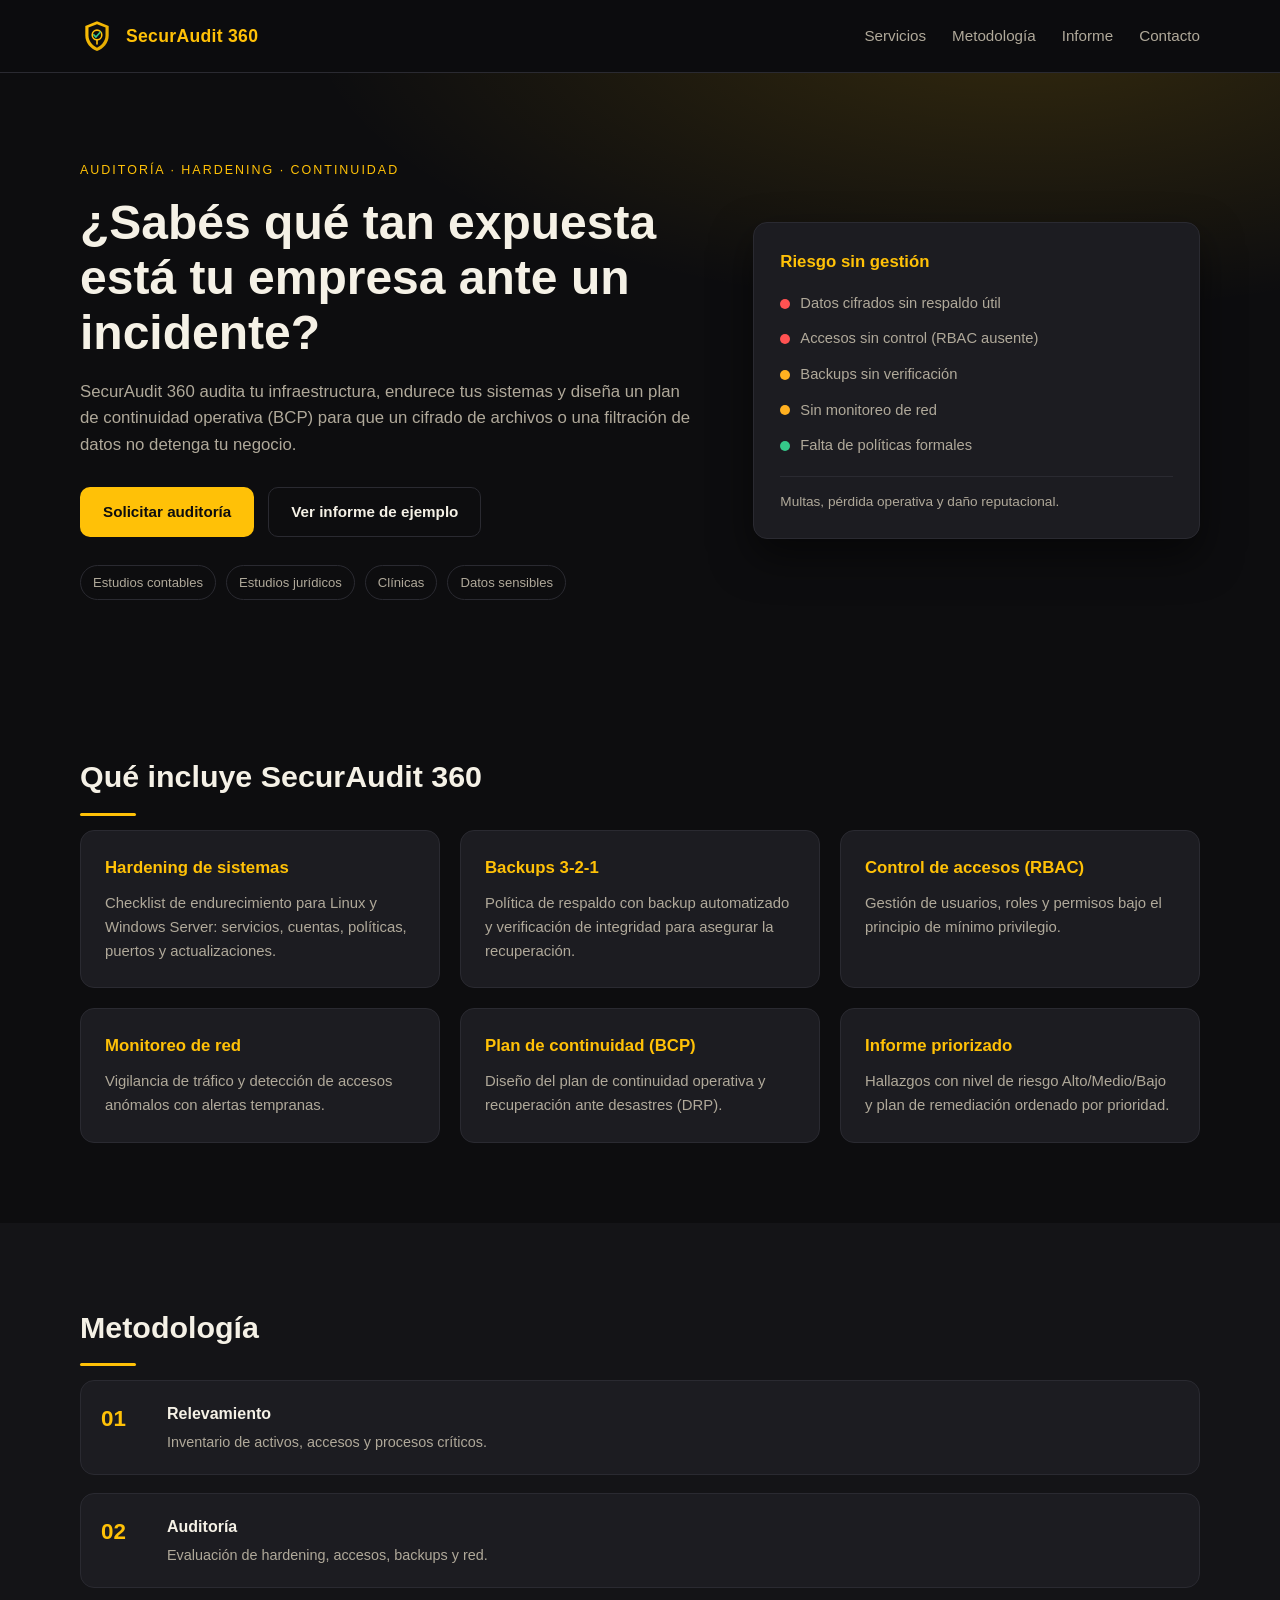
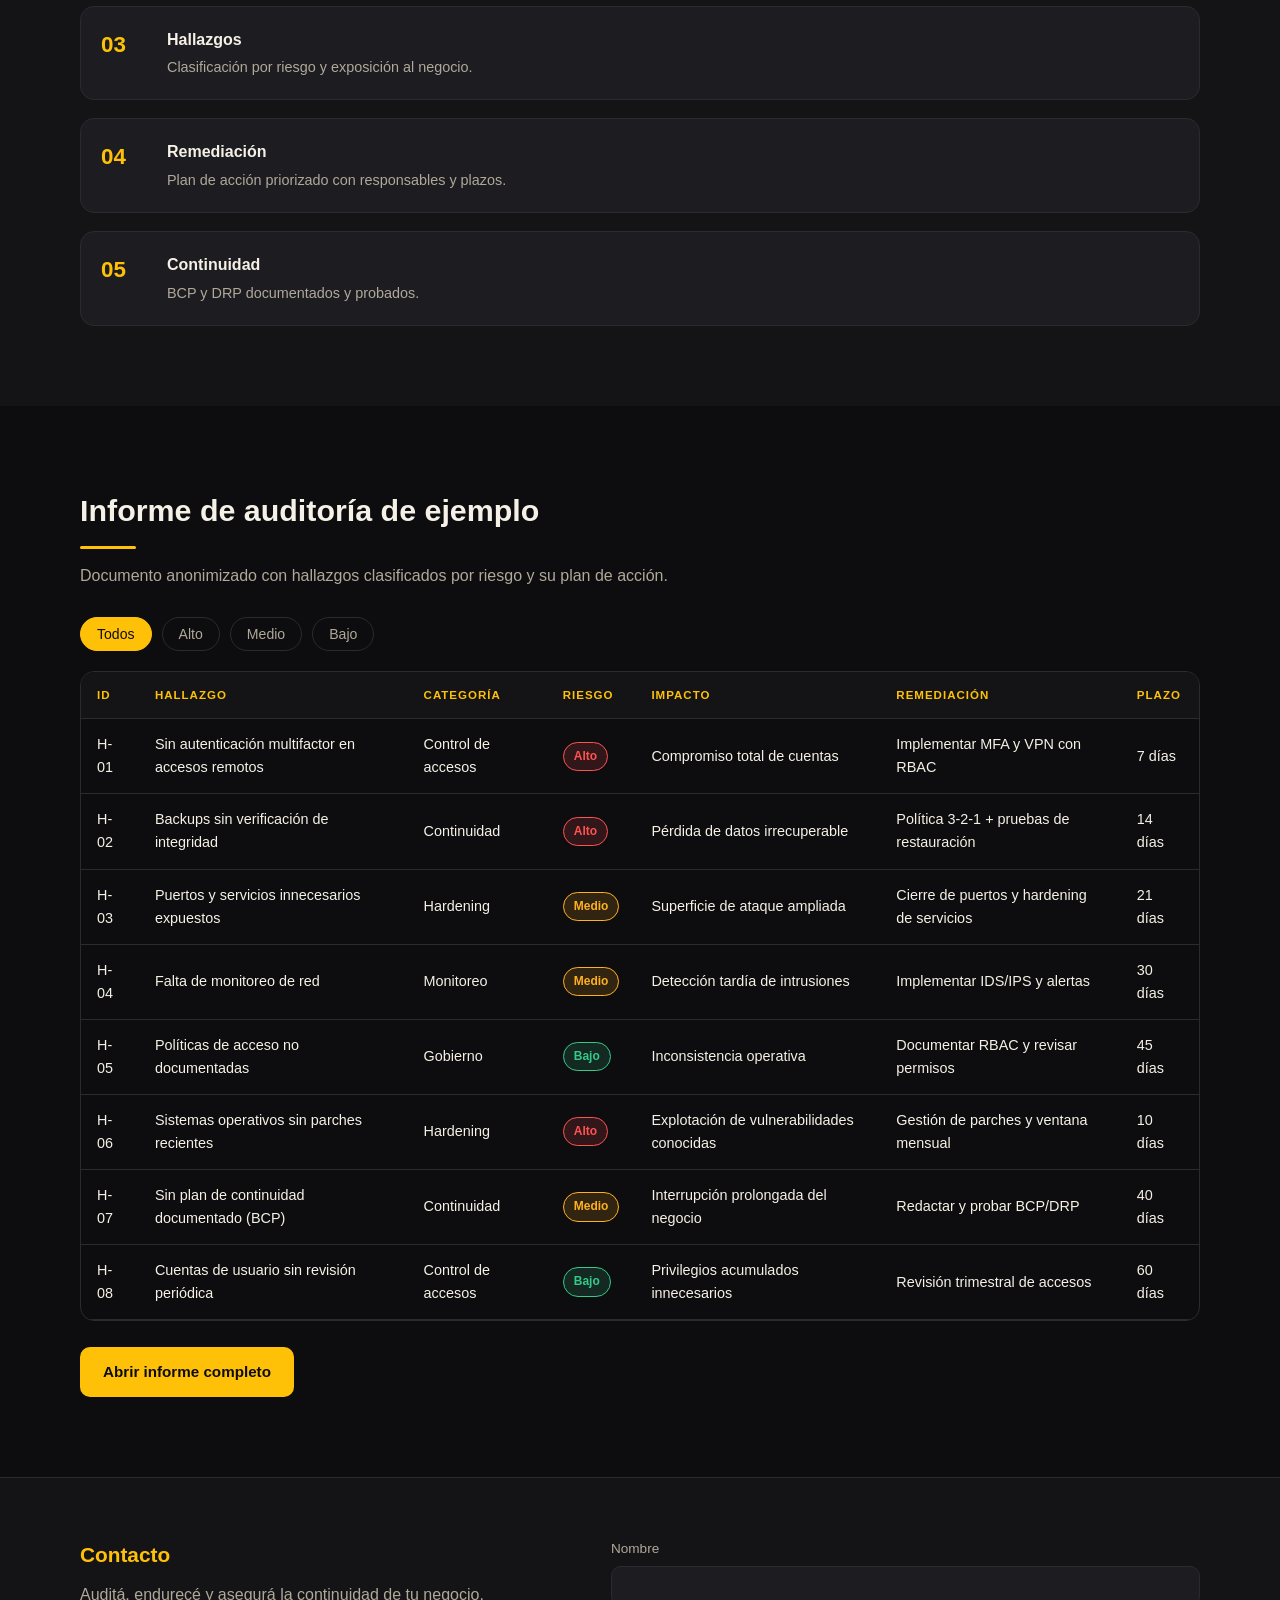
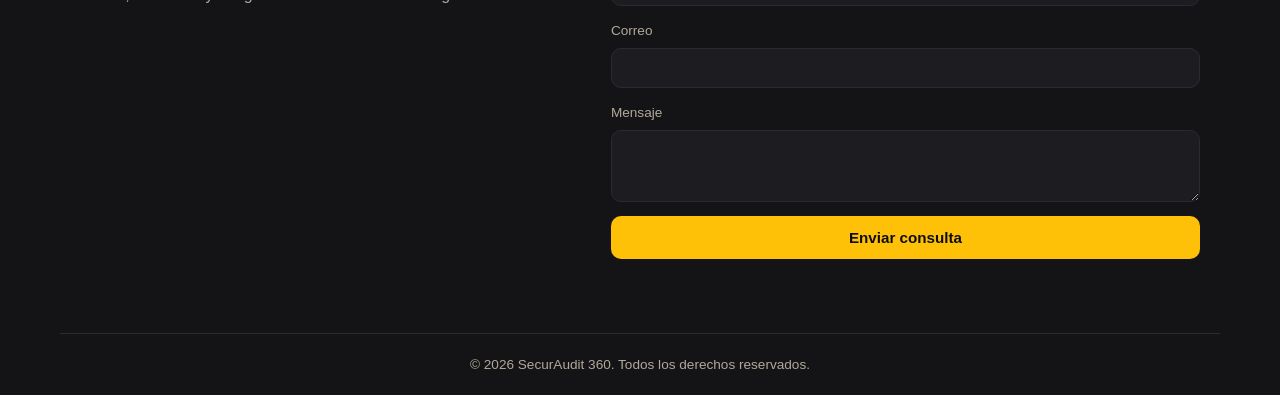
==== index.html @ d2e61ef9 "Add files via upload" ====
<!DOCTYPE html>
<html lang="es">
<head>
<meta charset="UTF-8">
<meta name="viewport" content="width=device-width, initial-scale=1.0">
<meta name="description" content="SecurAudit 360 - Marco de Auditoría de Seguridad, Hardening y Plan de Continuidad Operativa (BCP)">
<meta name="author" content="SecurAudit 360">
<title>SecurAudit 360 | Auditoría de Seguridad y Continuidad de Negocio</title>
<link rel="icon" href="assets/favicon.svg" type="image/svg+xml">
<link rel="stylesheet" href="styles.css">
</head>
<body>
<header class="site-header">
  <div class="container header-inner">
    <a href="#inicio" class="brand">
      <img src="assets/favicon.svg" alt="SecurAudit 360" class="brand-logo">
      <span class="brand-name">SecurAudit 360</span>
    </a>
    <button class="nav-toggle" aria-label="Abrir menú" aria-expanded="false">
      <span></span><span></span><span></span>
    </button>
    <nav class="site-nav" aria-label="Navegación principal">
      <ul>
        <li><a href="#servicios">Servicios</a></li>
        <li><a href="#metodologia">Metodología</a></li>
        <li><a href="#informe">Informe</a></li>
        <li><a href="#contacto">Contacto</a></li>
      </ul>
    </nav>
  </div>
</header>

<main>
  <section id="inicio" class="hero">
    <div class="container hero-inner">
      <div class="hero-text">
        <p class="eyebrow">Auditoría · Hardening · Continuidad</p>
        <h1>¿Sabés qué tan expuesta está tu empresa ante un incidente?</h1>
        <p class="hero-sub">
          SecurAudit 360 audita tu infraestructura, endurece tus sistemas y diseña un plan de
          continuidad operativa (BCP) para que un cifrado de archivos o una filtración de datos
          no detenga tu negocio.
        </p>
        <div class="hero-actions">
          <a href="#contacto" class="btn btn-primary">Solicitar auditoría</a>
          <a href="#informe" class="btn btn-ghost">Ver informe de ejemplo</a>
        </div>
        <ul class="hero-tags">
          <li>Estudios contables</li>
          <li>Estudios jurídicos</li>
          <li>Clínicas</li>
          <li>Datos sensibles</li>
        </ul>
      </div>
      <aside class="hero-card">
        <h2>Riesgo sin gestión</h2>
        <ul class="risk-list">
          <li><span class="risk-dot high"></span> Datos cifrados sin respaldo útil</li>
          <li><span class="risk-dot high"></span> Accesos sin control (RBAC ausente)</li>
          <li><span class="risk-dot med"></span> Backups sin verificación</li>
          <li><span class="risk-dot med"></span> Sin monitoreo de red</li>
          <li><span class="risk-dot low"></span> Falta de políticas formales</li>
        </ul>
        <p class="hero-card-foot">Multas, pérdida operativa y daño reputacional.</p>
      </aside>
    </div>
  </section>

  <section id="servicios" class="section">
    <div class="container">
      <h2 class="section-title">Qué incluye SecurAudit 360</h2>
      <div class="grid grid-3">
        <article class="card">
          <h3>Hardening de sistemas</h3>
          <p>Checklist de endurecimiento para Linux y Windows Server: servicios, cuentas, políticas, puertos y actualizaciones.</p>
        </article>
        <article class="card">
          <h3>Backups 3-2-1</h3>
          <p>Política de respaldo con backup automatizado y verificación de integridad para asegurar la recuperación.</p>
        </article>
        <article class="card">
          <h3>Control de accesos (RBAC)</h3>
          <p>Gestión de usuarios, roles y permisos bajo el principio de mínimo privilegio.</p>
        </article>
        <article class="card">
          <h3>Monitoreo de red</h3>
          <p>Vigilancia de tráfico y detección de accesos anómalos con alertas tempranas.</p>
        </article>
        <article class="card">
          <h3>Plan de continuidad (BCP)</h3>
          <p>Diseño del plan de continuidad operativa y recuperación ante desastres (DRP).</p>
        </article>
        <article class="card">
          <h3>Informe priorizado</h3>
          <p>Hallazgos con nivel de riesgo Alto/Medio/Bajo y plan de remediación ordenado por prioridad.</p>
        </article>
      </div>
    </div>
  </section>

  <section id="metodologia" class="section section-alt">
    <div class="container">
      <h2 class="section-title">Metodología</h2>
      <ol class="timeline">
        <li>
          <span class="step">01</span>
          <div><h3>Relevamiento</h3><p>Inventario de activos, accesos y procesos críticos.</p></div>
        </li>
        <li>
          <span class="step">02</span>
          <div><h3>Auditoría</h3><p>Evaluación de hardening, accesos, backups y red.</p></div>
        </li>
        <li>
          <span class="step">03</span>
          <div><h3>Hallazgos</h3><p>Clasificación por riesgo y exposición al negocio.</p></div>
        </li>
        <li>
          <span class="step">04</span>
          <div><h3>Remediación</h3><p>Plan de acción priorizado con responsables y plazos.</p></div>
        </li>
        <li>
          <span class="step">05</span>
          <div><h3>Continuidad</h3><p>BCP y DRP documentados y probados.</p></div>
        </li>
      </ol>
    </div>
  </section>

  <section id="informe" class="section">
    <div class="container">
      <h2 class="section-title">Informe de auditoría de ejemplo</h2>
      <p class="section-intro">
        Documento anonimizado con hallazgos clasificados por riesgo y su plan de acción.
      </p>
      <div class="filters" role="group" aria-label="Filtrar hallazgos por riesgo">
        <button class="filter-btn active" data-filter="all">Todos</button>
        <button class="filter-btn" data-filter="alto">Alto</button>
        <button class="filter-btn" data-filter="medio">Medio</button>
        <button class="filter-btn" data-filter="bajo">Bajo</button>
      </div>
      <div class="table-wrap">
        <table class="findings-table">
          <thead>
            <tr>
              <th>ID</th>
              <th>Hallazgo</th>
              <th>Categoría</th>
              <th>Riesgo</th>
              <th>Impacto</th>
              <th>Remediación</th>
              <th>Plazo</th>
            </tr>
          </thead>
          <tbody id="findings-body"></tbody>
        </table>
      </div>
      <div class="report-actions">
        <a href="docs/informe.html" class="btn btn-primary">Abrir informe completo</a>
      </div>
    </div>
  </section>
</main>

<footer id="contacto" class="site-footer">
  <div class="container footer-inner">
    <div>
      <h2>Contacto</h2>
      <p>Auditá, endurecé y asegurá la continuidad de tu negocio.</p>
    </div>
    <form class="contact-form" id="contact-form" novalidate>
      <div class="field">
        <label for="nombre">Nombre</label>
        <input id="nombre" name="nombre" type="text" required>
      </div>
      <div class="field">
        <label for="email">Correo</label>
        <input id="email" name="email" type="email" required>
      </div>
      <div class="field">
        <label for="mensaje">Mensaje</label>
        <textarea id="mensaje" name="mensaje" rows="3" required></textarea>
      </div>
      <button type="submit" class="btn btn-primary">Enviar consulta</button>
      <p class="form-status" id="form-status" role="status"></p>
    </form>
  </div>
  <div class="container footer-bottom">
    <p>&copy; <span id="year"></span> SecurAudit 360. Todos los derechos reservados.</p>
  </div>
</footer>

<script src="script.js"></script>
</body>
</html>
---- styles.css ----
:root {
  --bg: #0d0d0f;
  --bg-alt: #141417;
  --surface: #1c1c21;
  --border: #2a2a31;
  --text: #f5f1e6;
  --text-dim: #b0a99a;
  --primary: #ffc107;
  --primary-dark: #e0a800;
  --high: #ff5252;
  --med: #ffb020;
  --low: #35c98a;
  --radius: 14px;
  --shadow: 0 18px 40px rgba(0, 0, 0, 0.5);
  --font: -apple-system, BlinkMacSystemFont, "Segoe UI", Roboto, Helvetica, Arial, sans-serif;
}

* { box-sizing: border-box; margin: 0; padding: 0; }

html { scroll-behavior: smooth; }

body {
  font-family: var(--font);
  background: var(--bg);
  color: var(--text);
  line-height: 1.6;
  -webkit-font-smoothing: antialiased;
}

img { max-width: 100%; display: block; }

a { color: inherit; text-decoration: none; }

.container { width: 100%; max-width: 1160px; margin: 0 auto; padding: 0 20px; }

.site-header {
  position: sticky;
  top: 0;
  z-index: 50;
  background: rgba(13, 13, 15, 0.85);
  backdrop-filter: blur(10px);
  border-bottom: 1px solid var(--border);
}

.header-inner { display: flex; align-items: center; justify-content: space-between; height: 72px; }

.brand { display: flex; align-items: center; gap: 12px; font-weight: 700; }
.brand-logo { width: 34px; height: 34px; }
.brand-name { font-size: 1.1rem; letter-spacing: 0.3px; color: var(--primary); }

.site-nav ul { display: flex; gap: 26px; list-style: none; }
.site-nav a { color: var(--text-dim); font-size: 0.95rem; transition: color 0.2s; }
.site-nav a:hover { color: var(--primary); }

.nav-toggle { display: none; flex-direction: column; gap: 5px; background: none; border: 0; cursor: pointer; }
.nav-toggle span { width: 24px; height: 2px; background: var(--primary); }

.hero { padding: 88px 0 72px; background: radial-gradient(1200px 500px at 80% -10%, rgba(255, 193, 7, 0.16), transparent 60%); }

.hero-inner { display: grid; grid-template-columns: 1.4fr 1fr; gap: 48px; align-items: center; }

.eyebrow { color: var(--primary); text-transform: uppercase; letter-spacing: 2px; font-size: 0.78rem; margin-bottom: 14px; }

.hero h1 { font-size: clamp(2rem, 4vw, 3rem); line-height: 1.15; margin-bottom: 18px; }

.hero-sub { color: var(--text-dim); font-size: 1.05rem; max-width: 620px; margin-bottom: 28px; }

.hero-actions { display: flex; gap: 14px; flex-wrap: wrap; margin-bottom: 28px; }

.btn { display: inline-block; padding: 12px 22px; border-radius: 10px; font-weight: 600; font-size: 0.95rem; cursor: pointer; border: 1px solid transparent; transition: all 0.2s; }
.btn-primary { background: var(--primary); color: #0d0d0f; }
.btn-primary:hover { background: var(--primary-dark); }
.btn-ghost { border-color: var(--border); color: var(--text); }
.btn-ghost:hover { border-color: var(--primary); color: var(--primary); }

.hero-tags { display: flex; gap: 10px; flex-wrap: wrap; list-style: none; }
.hero-tags li { font-size: 0.82rem; color: var(--text-dim); border: 1px solid var(--border); padding: 6px 12px; border-radius: 999px; }

.hero-card { background: var(--surface); border: 1px solid var(--border); border-radius: var(--radius); padding: 26px; box-shadow: var(--shadow); }
.hero-card h2 { font-size: 1.05rem; margin-bottom: 16px; color: var(--primary); }
.risk-list { list-style: none; display: grid; gap: 12px; }
.risk-list li { display: flex; align-items: center; gap: 10px; font-size: 0.92rem; color: var(--text-dim); }
.risk-dot { width: 10px; height: 10px; border-radius: 50%; flex: none; }
.risk-dot.high { background: var(--high); }
.risk-dot.med { background: var(--med); }
.risk-dot.low { background: var(--low); }
.hero-card-foot { margin-top: 18px; font-size: 0.85rem; color: var(--text-dim); border-top: 1px solid var(--border); padding-top: 14px; }

.section { padding: 80px 0; }
.section-alt { background: var(--bg-alt); }
.section-title { font-size: 1.9rem; margin-bottom: 14px; }
.section-title::after { content: ""; display: block; width: 56px; height: 3px; background: var(--primary); margin-top: 12px; border-radius: 2px; }
.section-intro { color: var(--text-dim); margin-bottom: 28px; }

.grid { display: grid; gap: 20px; }
.grid-3 { grid-template-columns: repeat(3, 1fr); }

.card { background: var(--surface); border: 1px solid var(--border); border-radius: var(--radius); padding: 24px; transition: transform 0.2s, border-color 0.2s; }
.card:hover { transform: translateY(-4px); border-color: var(--primary); }
.card h3 { margin-bottom: 10px; font-size: 1.05rem; color: var(--primary); }
.card p { color: var(--text-dim); font-size: 0.93rem; }

.timeline { list-style: none; display: grid; gap: 18px; counter-reset: step; }
.timeline li { display: flex; gap: 20px; align-items: flex-start; background: var(--surface); border: 1px solid var(--border); border-radius: var(--radius); padding: 20px; }
.step { font-size: 1.4rem; font-weight: 700; color: var(--primary); min-width: 46px; }
.timeline h3 { font-size: 1rem; margin-bottom: 4px; }
.timeline p { color: var(--text-dim); font-size: 0.9rem; }

.filters { display: flex; gap: 10px; margin-bottom: 20px; flex-wrap: wrap; }
.filter-btn { background: transparent; border: 1px solid var(--border); color: var(--text-dim); padding: 8px 16px; border-radius: 999px; cursor: pointer; font-size: 0.88rem; transition: all 0.2s; }
.filter-btn:hover { color: var(--primary); border-color: var(--primary); }
.filter-btn.active { background: var(--primary); color: #0d0d0f; border-color: var(--primary); }

.table-wrap { overflow-x: auto; border: 1px solid var(--border); border-radius: var(--radius); }
.findings-table { width: 100%; border-collapse: collapse; min-width: 860px; }
.findings-table th, .findings-table td { padding: 14px 16px; text-align: left; font-size: 0.9rem; border-bottom: 1px solid var(--border); }
.findings-table th { background: var(--bg-alt); color: var(--primary); font-weight: 600; text-transform: uppercase; font-size: 0.72rem; letter-spacing: 1px; }
.findings-table tbody tr:hover { background: rgba(255, 193, 7, 0.06); }

.badge { display: inline-block; padding: 4px 10px; border-radius: 999px; font-size: 0.75rem; font-weight: 700; }
.badge.alto { background: rgba(255, 82, 82, 0.15); color: var(--high); border: 1px solid var(--high); }
.badge.medio { background: rgba(255, 176, 32, 0.15); color: var(--med); border: 1px solid var(--med); }
.badge.bajo { background: rgba(53, 201, 138, 0.15); color: var(--low); border: 1px solid var(--low); }

.report-actions { margin-top: 26px; }

.site-footer { background: var(--bg-alt); border-top: 1px solid var(--border); padding: 60px 0 0; }
.footer-inner { display: grid; grid-template-columns: 1fr 1.2fr; gap: 40px; padding-bottom: 40px; }
.footer-inner h2 { font-size: 1.3rem; margin-bottom: 10px; color: var(--primary); }
.footer-inner p { color: var(--text-dim); }

.contact-form { display: grid; gap: 14px; }
.field { display: grid; gap: 6px; }
.field label { font-size: 0.85rem; color: var(--text-dim); }
.field input, .field textarea { background: var(--surface); border: 1px solid var(--border); border-radius: 10px; padding: 11px 14px; color: var(--text); font-family: inherit; font-size: 0.92rem; }
.field input:focus, .field textarea:focus { outline: none; border-color: var(--primary); box-shadow: 0 0 0 3px rgba(255, 193, 7, 0.15); }
.form-status { font-size: 0.85rem; color: var(--low); min-height: 20px; }
.form-status.error { color: var(--high); }

.footer-bottom { border-top: 1px solid var(--border); padding: 20px 0; text-align: center; color: var(--text-dim); font-size: 0.85rem; }

@media (max-width: 900px) {
  .hero-inner { grid-template-columns: 1fr; }
  .grid-3 { grid-template-columns: 1fr 1fr; }
  .footer-inner { grid-template-columns: 1fr; }
}

@media (max-width: 640px) {
  .grid-3 { grid-template-columns: 1fr; }
  .site-nav { position: absolute; top: 72px; left: 0; right: 0; background: var(--bg); border-bottom: 1px solid var(--border); display: none; }
  .site-nav.open { display: block; }
  .site-nav ul { flex-direction: column; gap: 0; padding: 10px 20px 20px; }
  .site-nav li { border-bottom: 1px solid var(--border); }
  .site-nav a { display: block; padding: 14px 0; }
  .nav-toggle { display: flex; }
  .section { padding: 56px 0; }
}
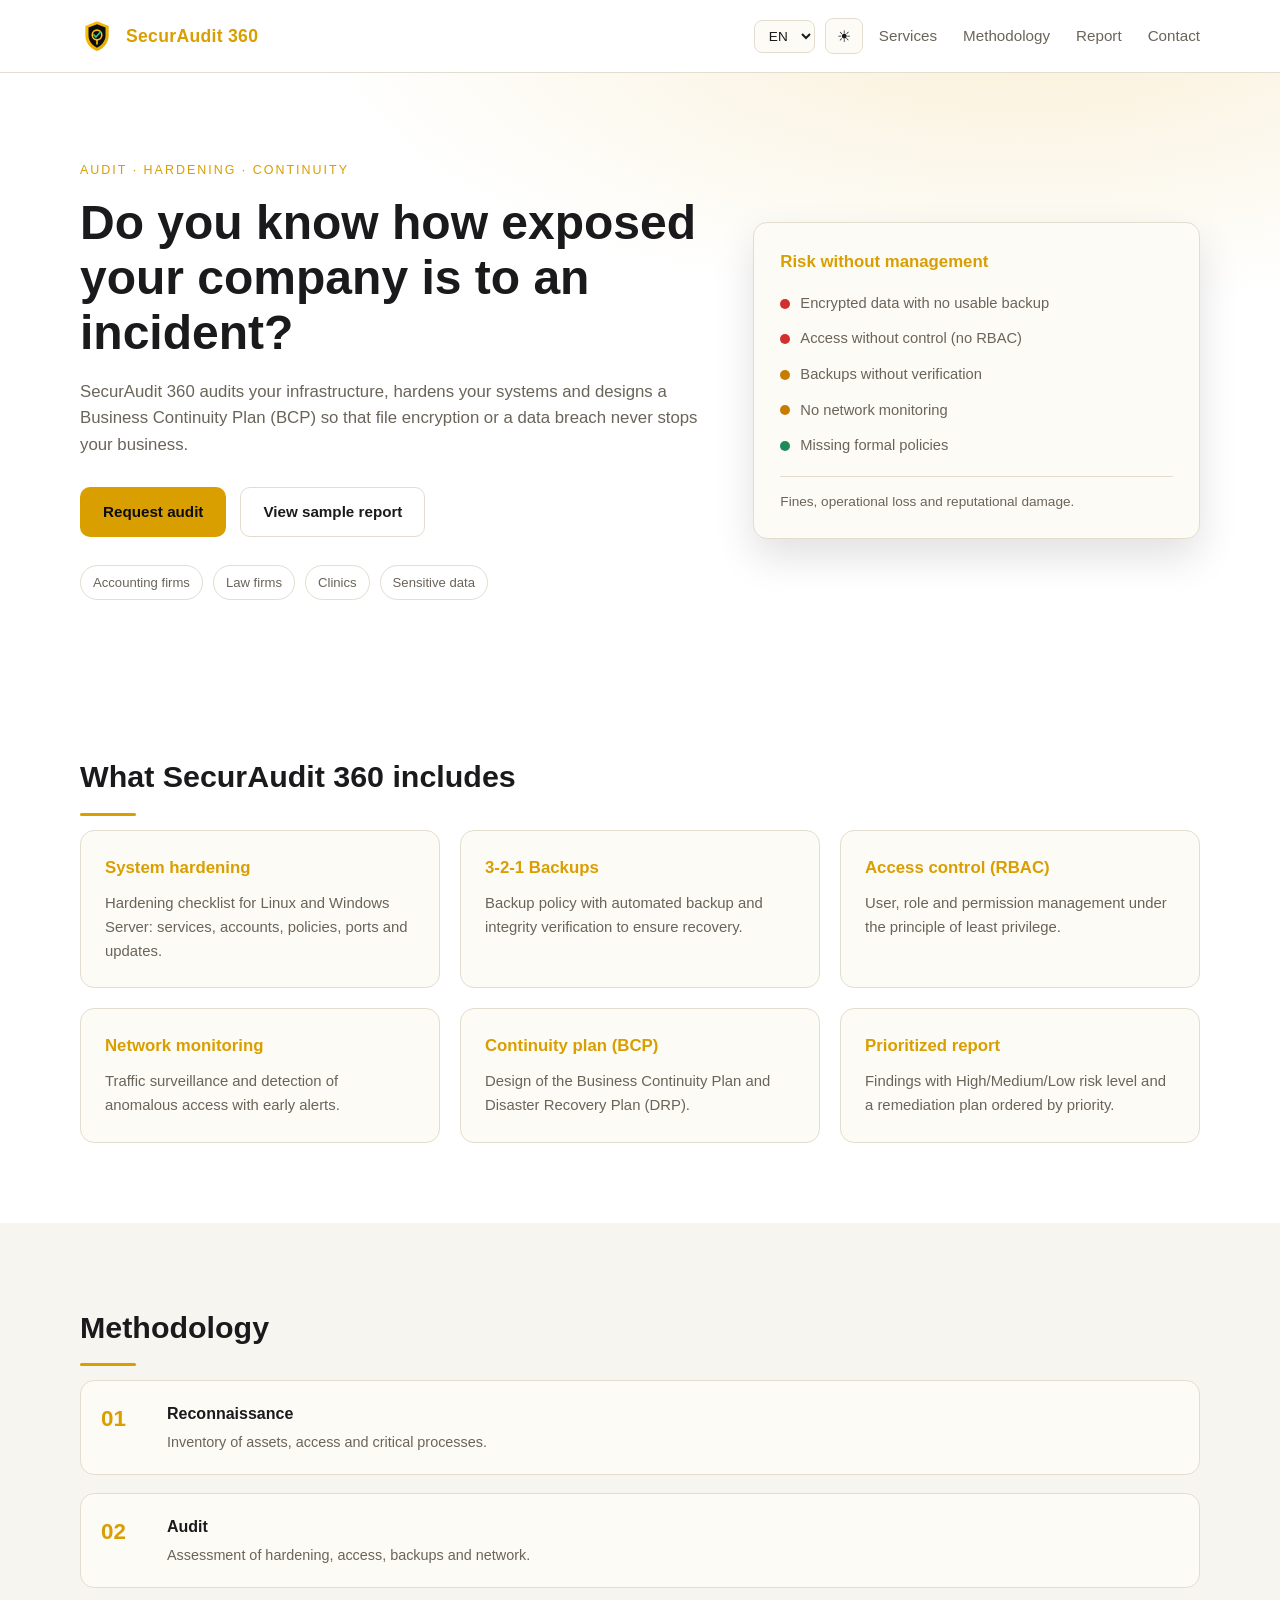
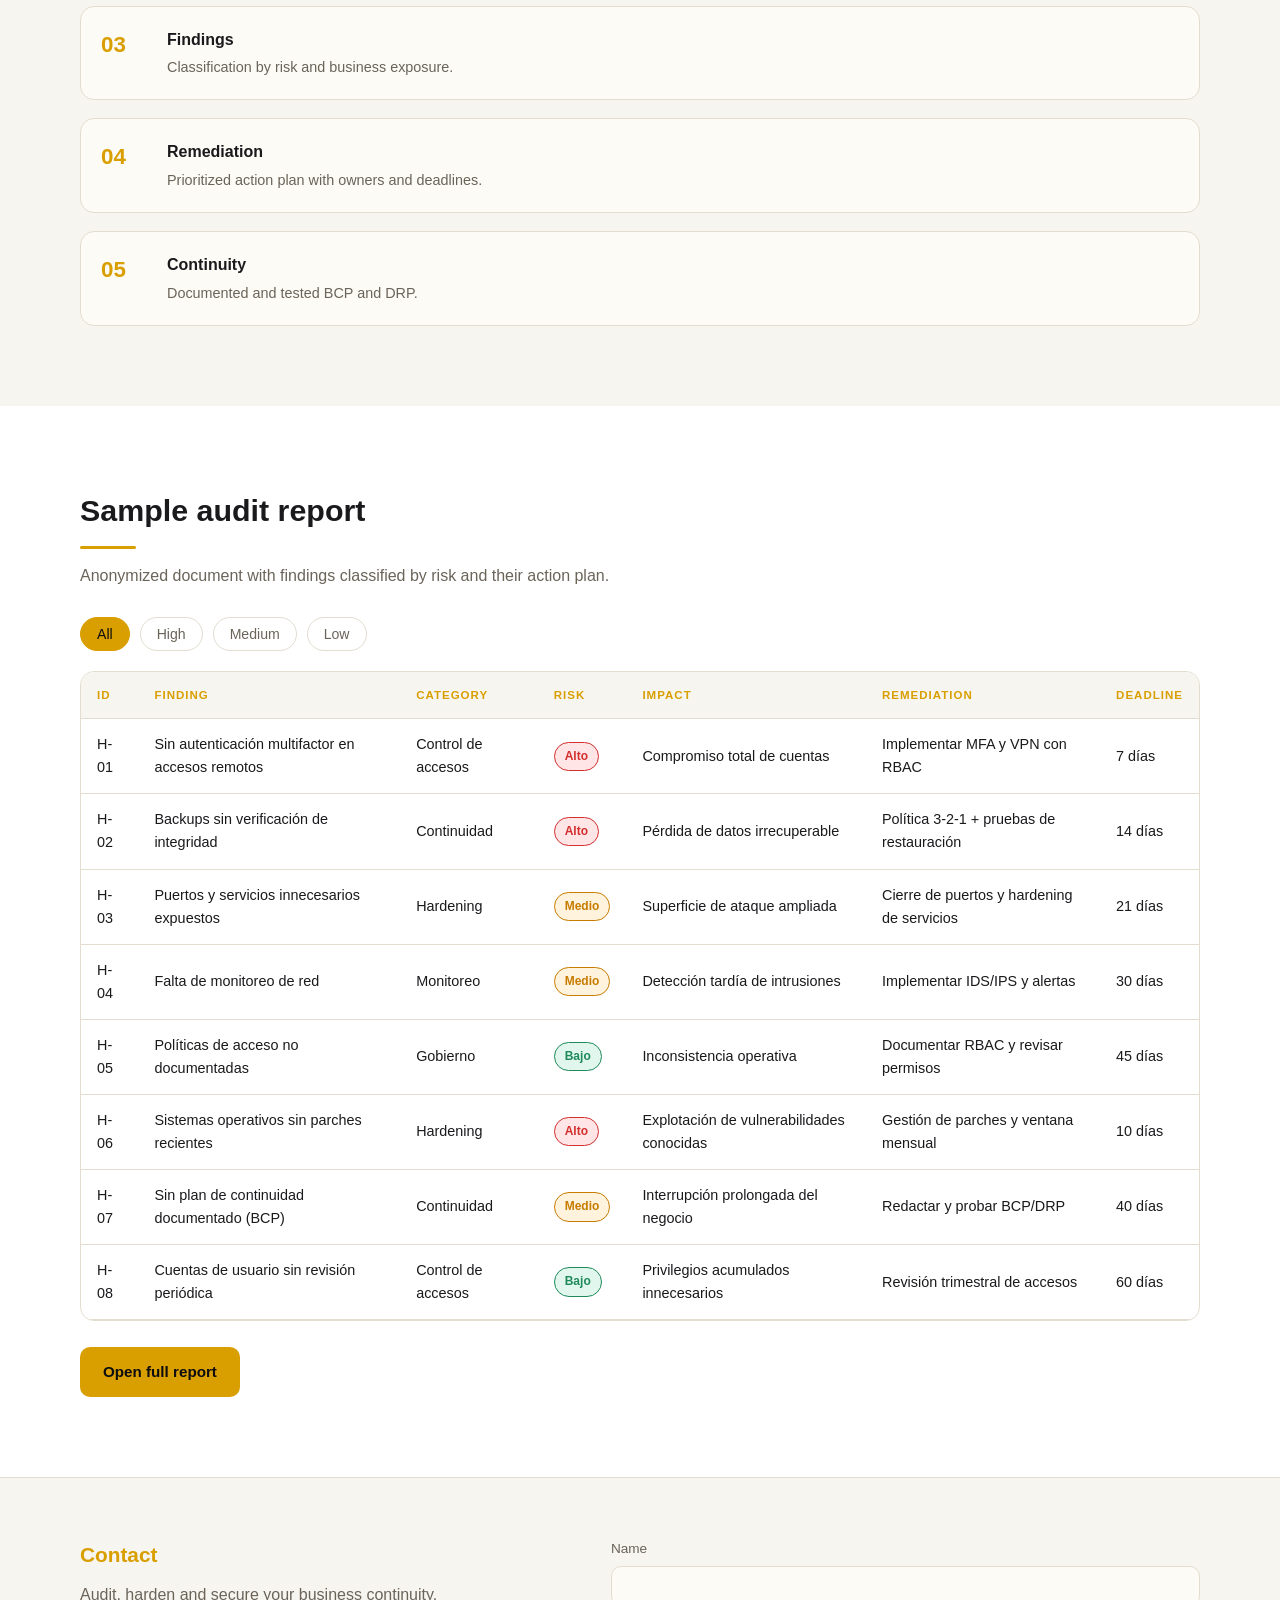
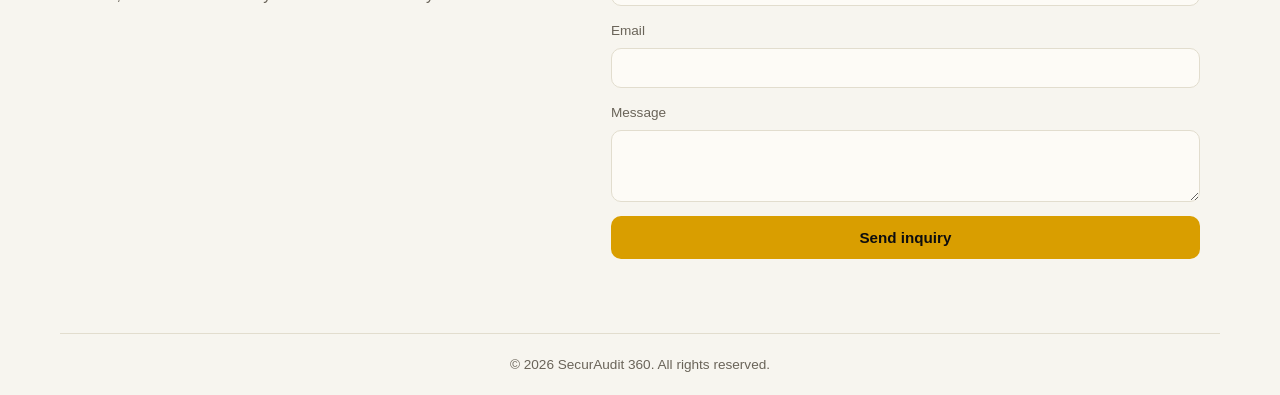
==== commit 87f58e5f: "Add i18n (EN/ES/PT), dark/light theme and fixes" ====
--- a/index.html
+++ b/index.html
@@ -1,12 +1,14 @@
 <!DOCTYPE html>
-<html lang="es">
+<html lang="en" data-theme="dark">
 <head>
 <meta charset="UTF-8">
 <meta name="viewport" content="width=device-width, initial-scale=1.0">
-<meta name="description" content="SecurAudit 360 - Marco de Auditoría de Seguridad, Hardening y Plan de Continuidad Operativa (BCP)">
+<meta name="description" content="SecurAudit 360 - Security Audit, Hardening and Business Continuity Framework (BCP)">
 <meta name="author" content="SecurAudit 360">
-<title>SecurAudit 360 | Auditoría de Seguridad y Continuidad de Negocio</title>
+<title>SecurAudit 360 | Security Audit & Business Continuity</title>
 <link rel="icon" href="assets/favicon.svg" type="image/svg+xml">
+<script src="theme.js"></script>
+<script src="i18n.js"></script>
 <link rel="stylesheet" href="styles.css">
 </head>
 <body>
@@ -16,15 +18,26 @@
       <img src="assets/favicon.svg" alt="SecurAudit 360" class="brand-logo">
       <span class="brand-name">SecurAudit 360</span>
     </a>
-    <button class="nav-toggle" aria-label="Abrir menú" aria-expanded="false">
+    <div class="header-controls">
+      <select id="lang-selector" class="control-select" aria-label="Language">
+        <option value="en">EN</option>
+        <option value="es">ES</option>
+        <option value="pt">PT</option>
+      </select>
+      <button id="theme-toggle" class="theme-toggle" aria-label="Toggle theme" type="button">
+        <span class="icon-sun">☀</span>
+        <span class="icon-moon">☾</span>
+      </button>
+    </div>
+    <button class="nav-toggle" aria-label="Open menu" aria-expanded="false">
       <span></span><span></span><span></span>
     </button>
-    <nav class="site-nav" aria-label="Navegación principal">
+    <nav class="site-nav" aria-label="Main navigation">
       <ul>
-        <li><a href="#servicios">Servicios</a></li>
-        <li><a href="#metodologia">Metodología</a></li>
-        <li><a href="#informe">Informe</a></li>
-        <li><a href="#contacto">Contacto</a></li>
+        <li><a href="#servicios" data-i18n="nav_services">Services</a></li>
+        <li><a href="#metodologia" data-i18n="nav_methodology">Methodology</a></li>
+        <li><a href="#informe" data-i18n="nav_report">Report</a></li>
+        <li><a href="#contacto" data-i18n="nav_contact">Contact</a></li>
       </ul>
     </nav>
   </div>
@@ -34,65 +47,61 @@
   <section id="inicio" class="hero">
     <div class="container hero-inner">
       <div class="hero-text">
-        <p class="eyebrow">Auditoría · Hardening · Continuidad</p>
-        <h1>¿Sabés qué tan expuesta está tu empresa ante un incidente?</h1>
-        <p class="hero-sub">
-          SecurAudit 360 audita tu infraestructura, endurece tus sistemas y diseña un plan de
-          continuidad operativa (BCP) para que un cifrado de archivos o una filtración de datos
-          no detenga tu negocio.
-        </p>
+        <p class="eyebrow" data-i18n="eyebrow">Audit · Hardening · Continuity</p>
+        <h1 data-i18n="hero_title">Do you know how exposed your company is to an incident?</h1>
+        <p class="hero-sub" data-i18n="hero_sub">SecurAudit 360 audits your infrastructure, hardens your systems and designs a Business Continuity Plan (BCP) so that file encryption or a data breach never stops your business.</p>
         <div class="hero-actions">
-          <a href="#contacto" class="btn btn-primary">Solicitar auditoría</a>
-          <a href="#informe" class="btn btn-ghost">Ver informe de ejemplo</a>
+          <a href="#contacto" class="btn btn-primary" data-i18n="btn_request">Request audit</a>
+          <a href="#informe" class="btn btn-ghost" data-i18n="btn_view_report">View sample report</a>
         </div>
         <ul class="hero-tags">
-          <li>Estudios contables</li>
-          <li>Estudios jurídicos</li>
-          <li>Clínicas</li>
-          <li>Datos sensibles</li>
+          <li data-i18n="tag_1">Accounting firms</li>
+          <li data-i18n="tag_2">Law firms</li>
+          <li data-i18n="tag_3">Clinics</li>
+          <li data-i18n="tag_4">Sensitive data</li>
         </ul>
       </div>
       <aside class="hero-card">
-        <h2>Riesgo sin gestión</h2>
+        <h2 data-i18n="risk_title">Risk without management</h2>
         <ul class="risk-list">
-          <li><span class="risk-dot high"></span> Datos cifrados sin respaldo útil</li>
-          <li><span class="risk-dot high"></span> Accesos sin control (RBAC ausente)</li>
-          <li><span class="risk-dot med"></span> Backups sin verificación</li>
-          <li><span class="risk-dot med"></span> Sin monitoreo de red</li>
-          <li><span class="risk-dot low"></span> Falta de políticas formales</li>
+          <li><span class="risk-dot high"></span> <span data-i18n="risk_1">Encrypted data with no usable backup</span></li>
+          <li><span class="risk-dot high"></span> <span data-i18n="risk_2">Access without control (no RBAC)</span></li>
+          <li><span class="risk-dot med"></span> <span data-i18n="risk_3">Backups without verification</span></li>
+          <li><span class="risk-dot med"></span> <span data-i18n="risk_4">No network monitoring</span></li>
+          <li><span class="risk-dot low"></span> <span data-i18n="risk_5">Missing formal policies</span></li>
         </ul>
-        <p class="hero-card-foot">Multas, pérdida operativa y daño reputacional.</p>
+        <p class="hero-card-foot" data-i18n="risk_foot">Fines, operational loss and reputational damage.</p>
       </aside>
     </div>
   </section>
 
   <section id="servicios" class="section">
     <div class="container">
-      <h2 class="section-title">Qué incluye SecurAudit 360</h2>
+      <h2 class="section-title" data-i18n="services_title">What SecurAudit 360 includes</h2>
       <div class="grid grid-3">
         <article class="card">
-          <h3>Hardening de sistemas</h3>
-          <p>Checklist de endurecimiento para Linux y Windows Server: servicios, cuentas, políticas, puertos y actualizaciones.</p>
-        </article>
-        <article class="card">
-          <h3>Backups 3-2-1</h3>
-          <p>Política de respaldo con backup automatizado y verificación de integridad para asegurar la recuperación.</p>
-        </article>
-        <article class="card">
-          <h3>Control de accesos (RBAC)</h3>
-          <p>Gestión de usuarios, roles y permisos bajo el principio de mínimo privilegio.</p>
-        </article>
-        <article class="card">
-          <h3>Monitoreo de red</h3>
-          <p>Vigilancia de tráfico y detección de accesos anómalos con alertas tempranas.</p>
-        </article>
-        <article class="card">
-          <h3>Plan de continuidad (BCP)</h3>
-          <p>Diseño del plan de continuidad operativa y recuperación ante desastres (DRP).</p>
-        </article>
-        <article class="card">
-          <h3>Informe priorizado</h3>
-          <p>Hallazgos con nivel de riesgo Alto/Medio/Bajo y plan de remediación ordenado por prioridad.</p>
+          <h3 data-i18n="s1_t">System hardening</h3>
+          <p data-i18n="s1_d">Hardening checklist for Linux and Windows Server: services, accounts, policies, ports and updates.</p>
+        </article>
+        <article class="card">
+          <h3 data-i18n="s2_t">3-2-1 Backups</h3>
+          <p data-i18n="s2_d">Backup policy with automated backup and integrity verification to ensure recovery.</p>
+        </article>
+        <article class="card">
+          <h3 data-i18n="s3_t">Access control (RBAC)</h3>
+          <p data-i18n="s3_d">User, role and permission management under the principle of least privilege.</p>
+        </article>
+        <article class="card">
+          <h3 data-i18n="s4_t">Network monitoring</h3>
+          <p data-i18n="s4_d">Traffic surveillance and detection of anomalous access with early alerts.</p>
+        </article>
+        <article class="card">
+          <h3 data-i18n="s5_t">Continuity plan (BCP)</h3>
+          <p data-i18n="s5_d">Design of the Business Continuity Plan and Disaster Recovery Plan (DRP).</p>
+        </article>
+        <article class="card">
+          <h3 data-i18n="s6_t">Prioritized report</h3>
+          <p data-i18n="s6_d">Findings with High/Medium/Low risk level and a remediation plan ordered by priority.</p>
         </article>
       </div>
     </div>
@@ -100,27 +109,27 @@
 
   <section id="metodologia" class="section section-alt">
     <div class="container">
-      <h2 class="section-title">Metodología</h2>
+      <h2 class="section-title" data-i18n="methodology_title">Methodology</h2>
       <ol class="timeline">
         <li>
           <span class="step">01</span>
-          <div><h3>Relevamiento</h3><p>Inventario de activos, accesos y procesos críticos.</p></div>
+          <div><h3 data-i18n="m1_t">Reconnaissance</h3><p data-i18n="m1_d">Inventory of assets, access and critical processes.</p></div>
         </li>
         <li>
           <span class="step">02</span>
-          <div><h3>Auditoría</h3><p>Evaluación de hardening, accesos, backups y red.</p></div>
+          <div><h3 data-i18n="m2_t">Audit</h3><p data-i18n="m2_d">Assessment of hardening, access, backups and network.</p></div>
         </li>
         <li>
           <span class="step">03</span>
-          <div><h3>Hallazgos</h3><p>Clasificación por riesgo y exposición al negocio.</p></div>
+          <div><h3 data-i18n="m3_t">Findings</h3><p data-i18n="m3_d">Classification by risk and business exposure.</p></div>
         </li>
         <li>
           <span class="step">04</span>
-          <div><h3>Remediación</h3><p>Plan de acción priorizado con responsables y plazos.</p></div>
+          <div><h3 data-i18n="m4_t">Remediation</h3><p data-i18n="m4_d">Prioritized action plan with owners and deadlines.</p></div>
         </li>
         <li>
           <span class="step">05</span>
-          <div><h3>Continuidad</h3><p>BCP y DRP documentados y probados.</p></div>
+          <div><h3 data-i18n="m5_t">Continuity</h3><p data-i18n="m5_d">Documented and tested BCP and DRP.</p></div>
         </li>
       </ol>
     </div>
@@ -128,34 +137,32 @@
 
   <section id="informe" class="section">
     <div class="container">
-      <h2 class="section-title">Informe de auditoría de ejemplo</h2>
-      <p class="section-intro">
-        Documento anonimizado con hallazgos clasificados por riesgo y su plan de acción.
-      </p>
-      <div class="filters" role="group" aria-label="Filtrar hallazgos por riesgo">
-        <button class="filter-btn active" data-filter="all">Todos</button>
-        <button class="filter-btn" data-filter="alto">Alto</button>
-        <button class="filter-btn" data-filter="medio">Medio</button>
-        <button class="filter-btn" data-filter="bajo">Bajo</button>
+      <h2 class="section-title" data-i18n="report_title">Sample audit report</h2>
+      <p class="section-intro" data-i18n="report_intro">Anonymized document with findings classified by risk and their action plan.</p>
+      <div class="filters" role="group" aria-label="Filter findings by risk">
+        <button class="filter-btn active" data-filter="all" data-i18n="filter_all">All</button>
+        <button class="filter-btn" data-filter="alto" data-i18n="filter_high">High</button>
+        <button class="filter-btn" data-filter="medio" data-i18n="filter_med">Medium</button>
+        <button class="filter-btn" data-filter="bajo" data-i18n="filter_low">Low</button>
       </div>
       <div class="table-wrap">
         <table class="findings-table">
           <thead>
             <tr>
-              <th>ID</th>
-              <th>Hallazgo</th>
-              <th>Categoría</th>
-              <th>Riesgo</th>
-              <th>Impacto</th>
-              <th>Remediación</th>
-              <th>Plazo</th>
+              <th data-i18n="th_id">ID</th>
+              <th data-i18n="th_finding">Finding</th>
+              <th data-i18n="th_category">Category</th>
+              <th data-i18n="th_risk">Risk</th>
+              <th data-i18n="th_impact">Impact</th>
+              <th data-i18n="th_remediation">Remediation</th>
+              <th data-i18n="th_deadline">Deadline</th>
             </tr>
           </thead>
           <tbody id="findings-body"></tbody>
         </table>
       </div>
       <div class="report-actions">
-        <a href="docs/informe.html" class="btn btn-primary">Abrir informe completo</a>
+        <a href="docs/informe.html" class="btn btn-primary" data-i18n="btn_open_report">Open full report</a>
       </div>
     </div>
   </section>
@@ -164,28 +171,28 @@
 <footer id="contacto" class="site-footer">
   <div class="container footer-inner">
     <div>
-      <h2>Contacto</h2>
-      <p>Auditá, endurecé y asegurá la continuidad de tu negocio.</p>
+      <h2 data-i18n="contact_title">Contact</h2>
+      <p data-i18n="contact_sub">Audit, harden and secure your business continuity.</p>
     </div>
     <form class="contact-form" id="contact-form" novalidate>
       <div class="field">
-        <label for="nombre">Nombre</label>
+        <label for="nombre" data-i18n="label_name">Name</label>
         <input id="nombre" name="nombre" type="text" required>
       </div>
       <div class="field">
-        <label for="email">Correo</label>
+        <label for="email" data-i18n="label_email">Email</label>
         <input id="email" name="email" type="email" required>
       </div>
       <div class="field">
-        <label for="mensaje">Mensaje</label>
+        <label for="mensaje" data-i18n="label_message">Message</label>
         <textarea id="mensaje" name="mensaje" rows="3" required></textarea>
       </div>
-      <button type="submit" class="btn btn-primary">Enviar consulta</button>
+      <button type="submit" class="btn btn-primary" data-i18n="btn_send">Send inquiry</button>
       <p class="form-status" id="form-status" role="status"></p>
     </form>
   </div>
   <div class="container footer-bottom">
-    <p>&copy; <span id="year"></span> SecurAudit 360. Todos los derechos reservados.</p>
+    <p>&copy; <span id="year"></span> SecurAudit 360. <span data-i18n="footer_rights">All rights reserved.</span></p>
   </div>
 </footer>
 
--- a/styles.css
+++ b/styles.css
@@ -10,9 +10,24 @@
   --high: #ff5252;
   --med: #ffb020;
   --low: #35c98a;
+  --shadow: 0 18px 40px rgba(0, 0, 0, 0.5);
   --radius: 14px;
-  --shadow: 0 18px 40px rgba(0, 0, 0, 0.5);
   --font: -apple-system, BlinkMacSystemFont, "Segoe UI", Roboto, Helvetica, Arial, sans-serif;
+}
+
+[data-theme="light"] {
+  --bg: #ffffff;
+  --bg-alt: #f7f5ef;
+  --surface: #fdfbf6;
+  --border: #e2ddce;
+  --text: #1a1a1d;
+  --text-dim: #6a6459;
+  --primary: #d99e00;
+  --primary-dark: #b8860b;
+  --high: #d32f2f;
+  --med: #c77c00;
+  --low: #1e8a5a;
+  --shadow: 0 18px 40px rgba(0, 0, 0, 0.12);
 }
 
 * { box-sizing: border-box; margin: 0; padding: 0; }
@@ -25,6 +40,7 @@
   color: var(--text);
   line-height: 1.6;
   -webkit-font-smoothing: antialiased;
+  transition: background 0.3s ease, color 0.3s ease;
 }
 
 img { max-width: 100%; display: block; }
@@ -37,17 +53,51 @@
   position: sticky;
   top: 0;
   z-index: 50;
-  background: rgba(13, 13, 15, 0.85);
+  background: color-mix(in srgb, var(--bg) 85%, transparent);
   backdrop-filter: blur(10px);
   border-bottom: 1px solid var(--border);
 }
 
-.header-inner { display: flex; align-items: center; justify-content: space-between; height: 72px; }
+.header-inner { display: flex; align-items: center; justify-content: space-between; height: 72px; gap: 16px; }
 
 .brand { display: flex; align-items: center; gap: 12px; font-weight: 700; }
 .brand-logo { width: 34px; height: 34px; }
 .brand-name { font-size: 1.1rem; letter-spacing: 0.3px; color: var(--primary); }
 
+.header-controls { display: flex; align-items: center; gap: 10px; margin-left: auto; }
+
+.control-select {
+  background: var(--surface);
+  color: var(--text);
+  border: 1px solid var(--border);
+  border-radius: 8px;
+  padding: 7px 10px;
+  font-family: inherit;
+  font-size: 0.85rem;
+  cursor: pointer;
+}
+.control-select:focus { outline: none; border-color: var(--primary); }
+
+.theme-toggle {
+  background: var(--surface);
+  border: 1px solid var(--border);
+  color: var(--text);
+  border-radius: 8px;
+  width: 38px;
+  height: 36px;
+  cursor: pointer;
+  font-size: 1rem;
+  display: flex;
+  align-items: center;
+  justify-content: center;
+  transition: border-color 0.2s;
+}
+.theme-toggle:hover { border-color: var(--primary); }
+.theme-toggle .icon-sun { display: none; }
+.theme-toggle .icon-moon { display: inline; }
+[data-theme="light"] .theme-toggle .icon-sun { display: inline; }
+[data-theme="light"] .theme-toggle .icon-moon { display: none; }
+
 .site-nav ul { display: flex; gap: 26px; list-style: none; }
 .site-nav a { color: var(--text-dim); font-size: 0.95rem; transition: color 0.2s; }
 .site-nav a:hover { color: var(--primary); }
@@ -55,7 +105,7 @@
 .nav-toggle { display: none; flex-direction: column; gap: 5px; background: none; border: 0; cursor: pointer; }
 .nav-toggle span { width: 24px; height: 2px; background: var(--primary); }
 
-.hero { padding: 88px 0 72px; background: radial-gradient(1200px 500px at 80% -10%, rgba(255, 193, 7, 0.16), transparent 60%); }
+.hero { padding: 88px 0 72px; background: radial-gradient(1200px 500px at 80% -10%, color-mix(in srgb, var(--primary) 16%, transparent), transparent 60%); }
 
 .hero-inner { display: grid; grid-template-columns: 1.4fr 1fr; gap: 48px; align-items: center; }
 
@@ -115,7 +165,7 @@
 .findings-table { width: 100%; border-collapse: collapse; min-width: 860px; }
 .findings-table th, .findings-table td { padding: 14px 16px; text-align: left; font-size: 0.9rem; border-bottom: 1px solid var(--border); }
 .findings-table th { background: var(--bg-alt); color: var(--primary); font-weight: 600; text-transform: uppercase; font-size: 0.72rem; letter-spacing: 1px; }
-.findings-table tbody tr:hover { background: rgba(255, 193, 7, 0.06); }
+.findings-table tbody tr:hover { background: color-mix(in srgb, var(--primary) 6%, transparent); }
 
 .badge { display: inline-block; padding: 4px 10px; border-radius: 999px; font-size: 0.75rem; font-weight: 700; }
 .badge.alto { background: rgba(255, 82, 82, 0.15); color: var(--high); border: 1px solid var(--high); }
@@ -133,7 +183,7 @@
 .field { display: grid; gap: 6px; }
 .field label { font-size: 0.85rem; color: var(--text-dim); }
 .field input, .field textarea { background: var(--surface); border: 1px solid var(--border); border-radius: 10px; padding: 11px 14px; color: var(--text); font-family: inherit; font-size: 0.92rem; }
-.field input:focus, .field textarea:focus { outline: none; border-color: var(--primary); box-shadow: 0 0 0 3px rgba(255, 193, 7, 0.15); }
+.field input:focus, .field textarea:focus { outline: none; border-color: var(--primary); box-shadow: 0 0 0 3px color-mix(in srgb, var(--primary) 15%, transparent); }
 .form-status { font-size: 0.85rem; color: var(--low); min-height: 20px; }
 .form-status.error { color: var(--high); }
 
@@ -147,6 +197,7 @@
 
 @media (max-width: 640px) {
   .grid-3 { grid-template-columns: 1fr; }
+  .header-controls { margin-left: 0; }
   .site-nav { position: absolute; top: 72px; left: 0; right: 0; background: var(--bg); border-bottom: 1px solid var(--border); display: none; }
   .site-nav.open { display: block; }
   .site-nav ul { flex-direction: column; gap: 0; padding: 10px 20px 20px; }
